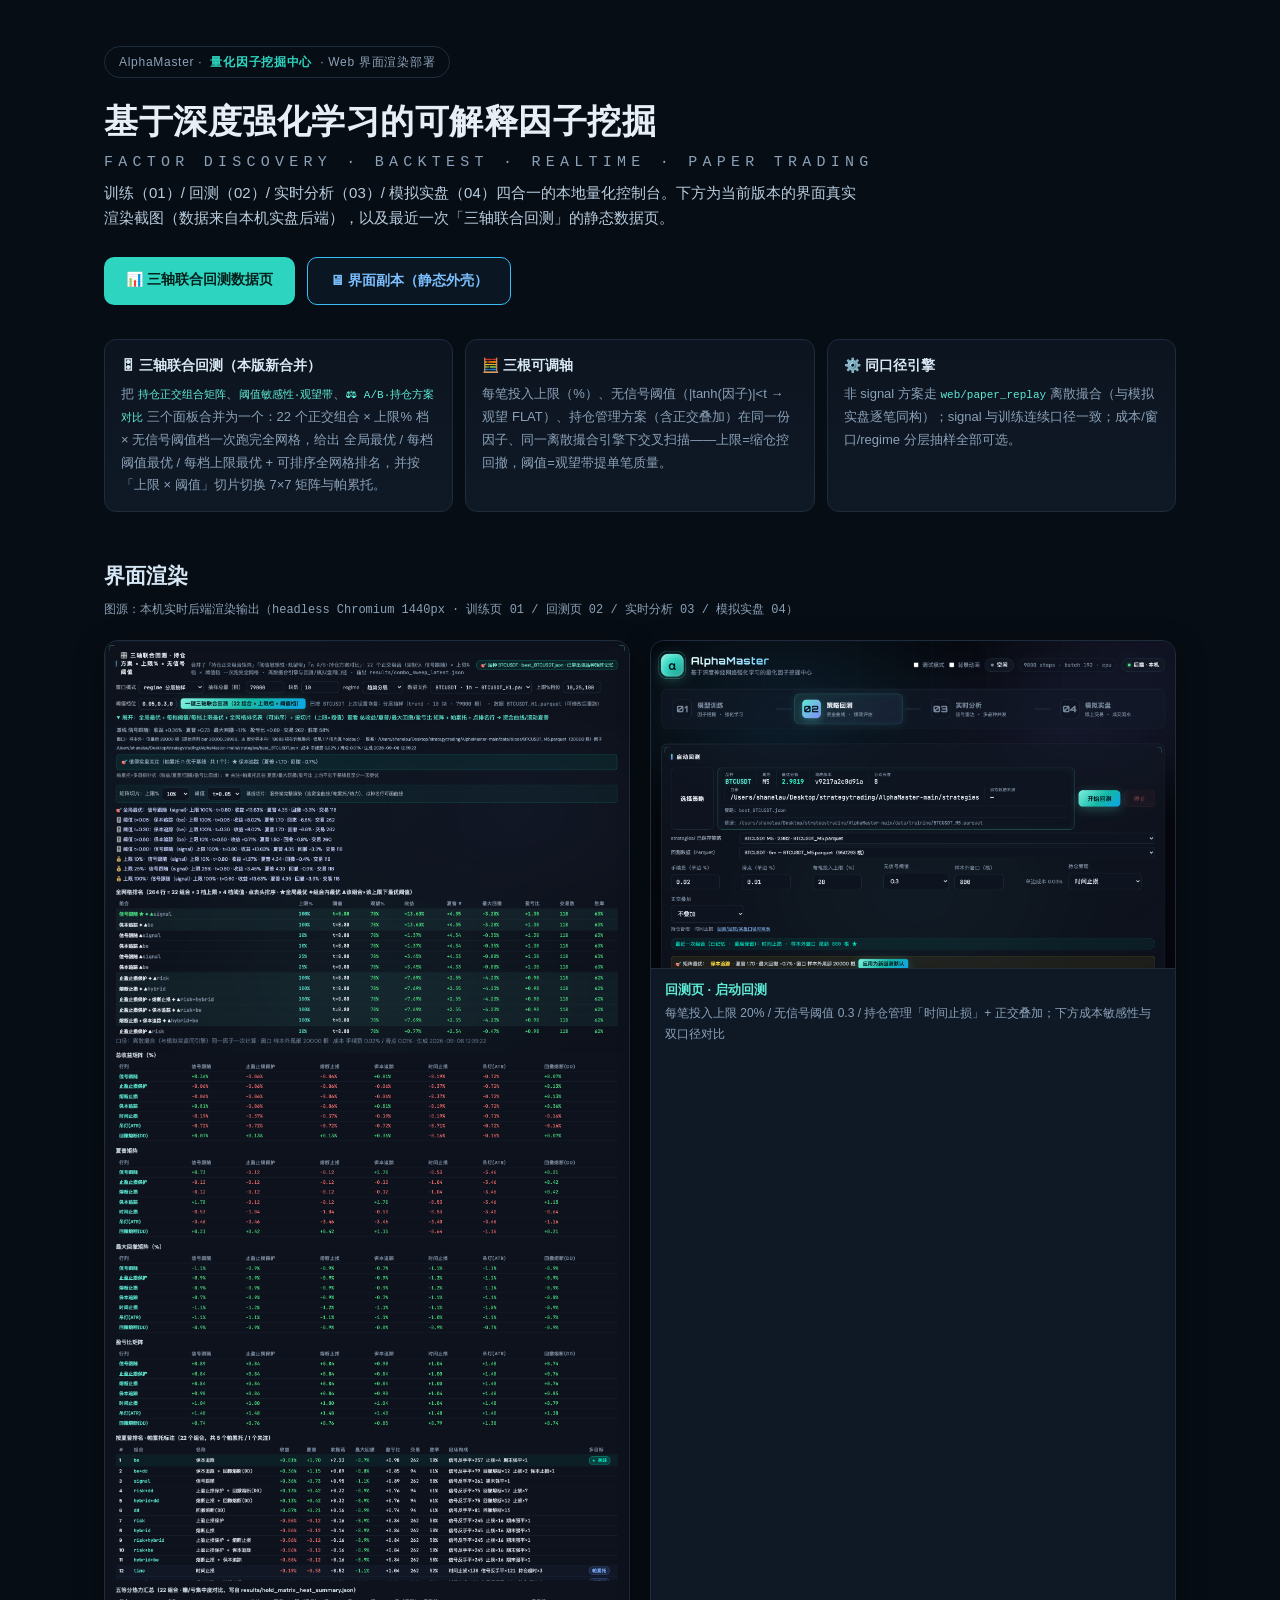
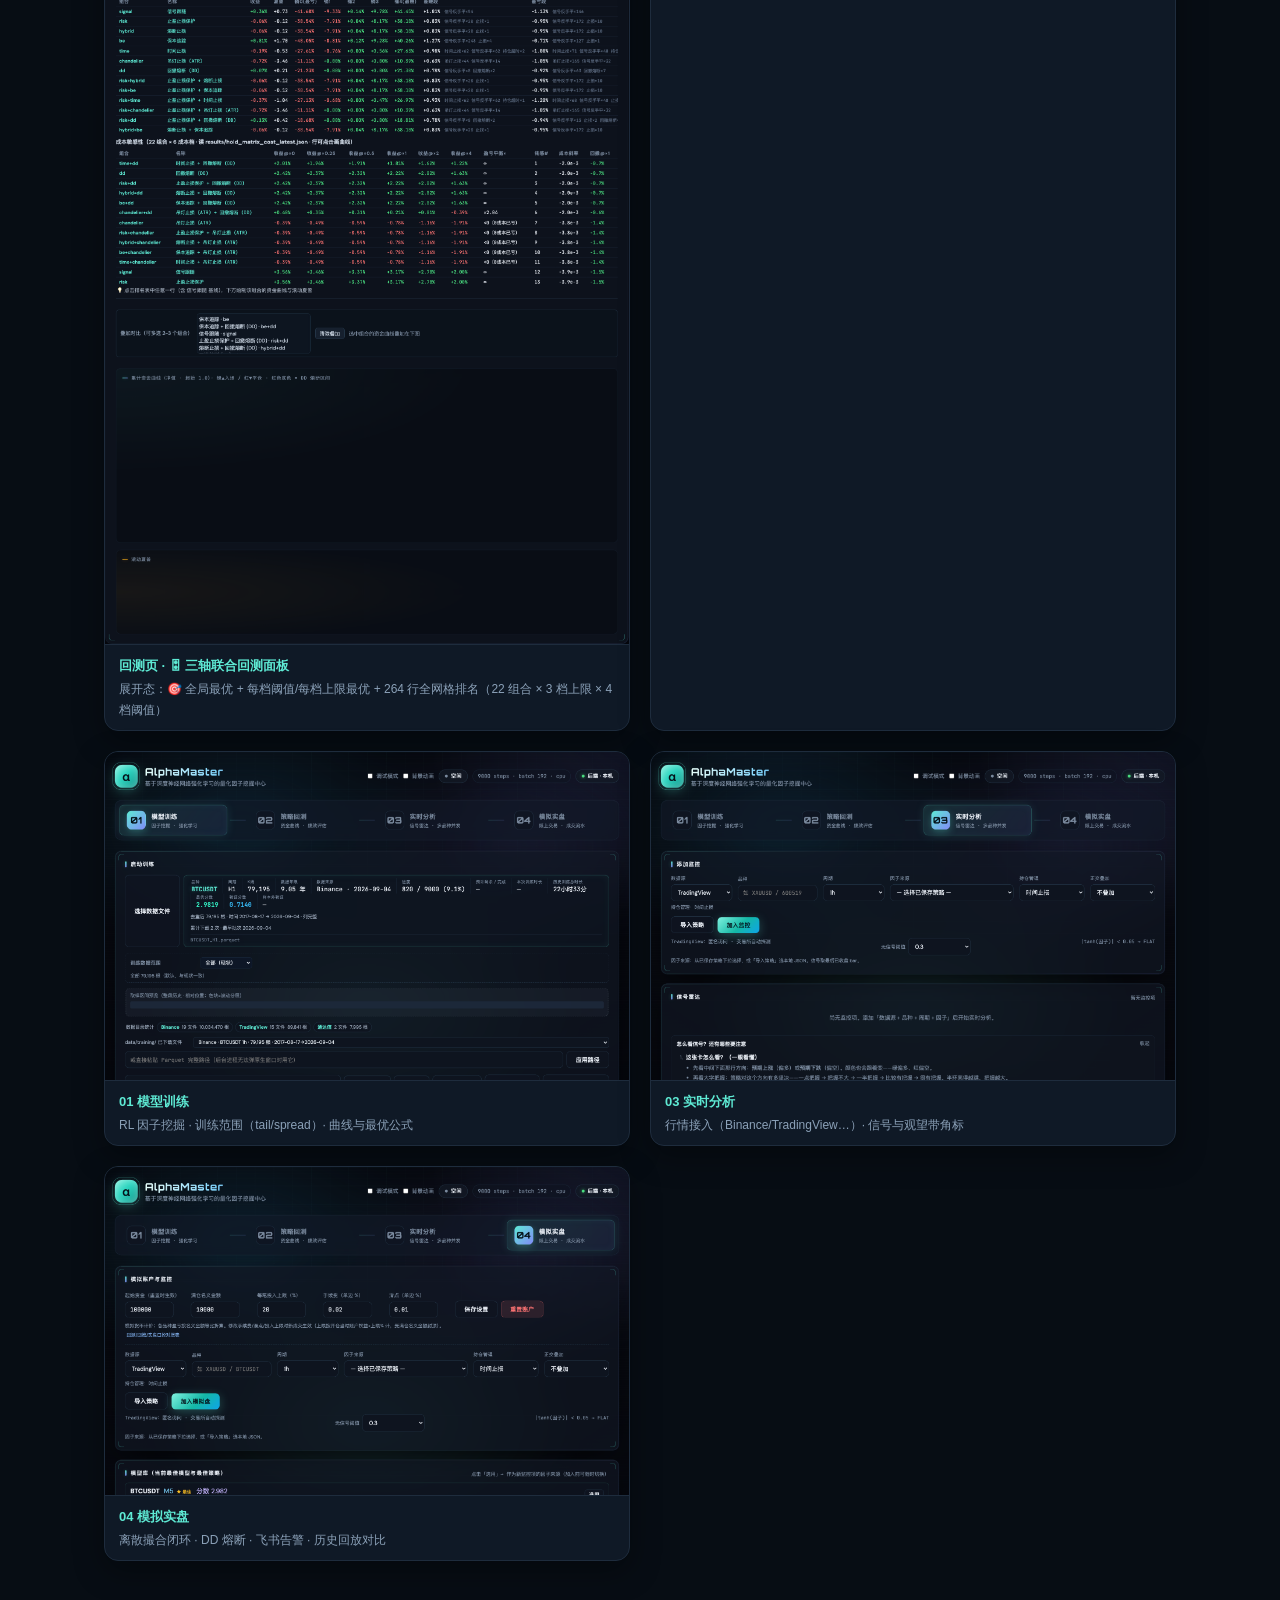
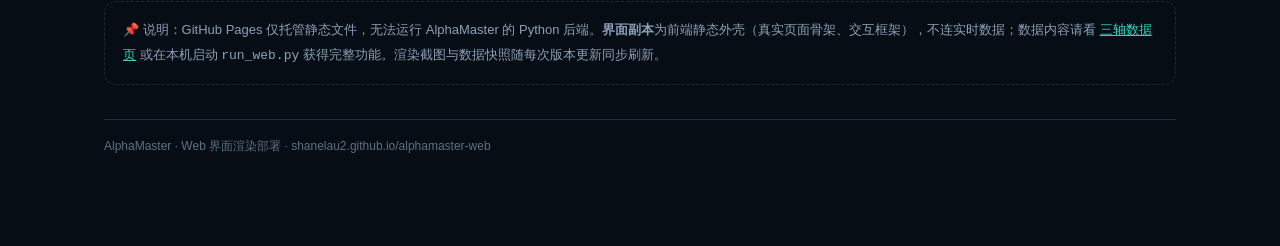
==== index.html @ 264affaa "feat(pages): 在 AlphaMaster 主仓库部署静态站点 (gh-pages) 将 alphamaster-web 内容整体迁移到 AlphaMaster 的 gh-pages 分支:" ====
<!DOCTYPE html>
<html lang="zh-CN">
<head>
<meta charset="UTF-8" />
<meta name="viewport" content="width=device-width, initial-scale=1.0" />
<title>AlphaMaster · 量化因子挖掘中心 — Web 界面渲染</title>
<link rel="icon" type="image/svg+xml" href="./app/static/favicon.svg" />
<style>
  :root{--bg:#070d14;--panel:#0f1926;--panel2:#0c141f;--line:#1e2c3d;--txt:#e8eef5;--dim:#8ba1b8;--acc:#2dd4bf;--acc2:#38bdf8}
  *{box-sizing:border-box;margin:0;padding:0}
  body{background:radial-gradient(1200px 600px at 70% -10%, #0d2233 0%, var(--bg) 55%);color:var(--txt);font:15px/1.7 -apple-system,'PingFang SC','Microsoft YaHei',sans-serif}
  .wrap{max-width:1120px;margin:0 auto;padding:46px 24px 90px}
  .badge{display:inline-flex;align-items:center;gap:8px;border:1px solid var(--line);border-radius:999px;padding:5px 14px;font-size:12px;color:var(--dim);letter-spacing:.06em}
  .badge b{color:var(--acc)}
  h1{font-size:34px;line-height:1.25;margin:22px 0 10px;letter-spacing:.5px}
  h1 .en{display:block;font:500 15px/1 'JetBrains Mono',monospace;color:var(--dim);letter-spacing:.35em;margin-top:12px}
  .lead{color:#b9cde0;max-width:760px;font-size:15px}
  .cta{display:flex;gap:12px;flex-wrap:wrap;margin:26px 0 8px}
  .cta a{display:inline-block;padding:11px 22px;border-radius:10px;text-decoration:none;font-weight:600;font-size:14px}
  .cta .primary{background:var(--acc);color:#06201c}.cta .primary:hover{filter:brightness(1.1)}
  .cta .ghost{border:1px solid var(--acc2);color:#7cc0ff;background:rgba(56,189,248,.06)}.cta .ghost:hover{background:rgba(56,189,248,.14)}
  .panes{display:grid;grid-template-columns:repeat(auto-fit,minmax(300px,1fr));gap:12px;margin:34px 0 8px}
  .pane{border:1px solid var(--line);border-radius:12px;padding:14px 16px;background:linear-gradient(180deg,var(--panel2),var(--panel))}
  .pane h3{font-size:14px;color:#d9e8f5;margin-bottom:6px}
  .pane p{font-size:13px;color:var(--dim);line-height:1.75}
  .pane code{color:#5eead4;font:11px 'JetBrains Mono',monospace}
  h2{font-size:21px;margin:46px 0 4px;color:#d5e6f5}
  h2 small{display:block;font:12px/1.8 'JetBrains Mono',monospace;color:var(--dim);font-weight:400;margin-top:6px}
  .shots{display:grid;grid-template-columns:repeat(auto-fit,minmax(420px,1fr));gap:20px;margin-top:18px}
  .card{border:1px solid var(--line);border-radius:14px;overflow:hidden;background:var(--panel);box-shadow:0 10px 30px rgba(0,0,0,.35)}
  .card a img{width:100%;display:block;border-bottom:1px solid var(--line)}
  .card figcaption{padding:10px 14px;font-size:13px;color:#c6d6e6}
  .card figcaption b{color:#5eead4}
  .card figcaption small{display:block;color:var(--dim);font-size:12px;margin-top:2px}
  .note{margin-top:40px;padding:16px 18px;border:1px dashed var(--line);border-radius:12px;color:var(--dim);font-size:13px;line-height:1.9}
  .note a{color:var(--acc)}
  footer{margin-top:34px;color:#5c7186;font-size:12px;border-top:1px solid var(--line);padding-top:16px}
</style>
</head>
<body><div class="wrap">
  <div class="badge">AlphaMaster · <b>量化因子挖掘中心</b> · Web 界面渲染部署</div>
  <h1>基于深度强化学习的可解释因子挖掘
    <span class="en">FACTOR DISCOVERY · BACKTEST · REALTIME · PAPER TRADING</span>
  </h1>
  <p class="lead">训练（01）/ 回测（02）/ 实时分析（03）/ 模拟实盘（04）四合一的本地量化控制台。下方为当前版本的界面真实渲染截图（数据来自本机实盘后端），以及最近一次「三轴联合回测」的静态数据页。</p>
  <div class="cta">
    <a class="primary" href="./axis.html">📊 三轴联合回测数据页</a>
    <a class="ghost" href="./app/">🖥 界面副本（静态外壳）</a>
  </div>
  <div class="panes">
    <div class="pane"><h3>🎛 三轴联合回测（本版新合并）</h3><p>把 <code>持仓正交组合矩阵</code>、<code>阈值敏感性·观望带</code>、<code>⚖ A/B·持仓方案对比</code> 三个面板合并为一个：22 个正交组合 × 上限% 档 × 无信号阈值档一次跑完全网格，给出 全局最优 / 每档阈值最优 / 每档上限最优 + 可排序全网格排名，并按「上限 × 阈值」切片切换 7×7 矩阵与帕累托。</p></div>
    <div class="pane"><h3>🧮 三根可调轴</h3><p>每笔投入上限（%）、无信号阈值（|tanh(因子)|&lt;t → 观望 FLAT）、持仓管理方案（含正交叠加）在同一份因子、同一离散撮合引擎下交叉扫描——上限=缩仓控回撤，阈值=观望带提单笔质量。</p></div>
    <div class="pane"><h3>⚙️ 同口径引擎</h3><p>非 signal 方案走 <code>web/paper_replay</code> 离散撮合（与模拟实盘逐笔同构）；signal 与训练连续口径一致；成本/窗口/regime 分层抽样全部可选。</p></div>
  </div>
  <h2>界面渲染 <small>图源：本机实时后端渲染输出（headless Chromium 1440px · 训练页 01 / 回测页 02 / 实时分析 03 / 模拟实盘 04）</small></h2>
  <div class="shots">
    <figure class="card"><a href="./shots/t02b_threeaxis_panel.png" target="_blank"><img src="./shots/t02b_threeaxis_panel.png" alt="三轴联合回测面板" /></a><figcaption><b>回测页 · 🎛 三轴联合回测面板</b><small>展开态：🎯 全局最优 + 每档阈值/每档上限最优 + 264 行全网格排名（22 组合 × 3 档上限 × 4 档阈值）</small></figcaption></figure>
    <figure class="card"><a href="./shots/t02_backtest_top.png" target="_blank"><img src="./shots/t02_backtest_top.png" alt="回测页顶部" /></a><figcaption><b>回测页 · 启动回测</b><small>每笔投入上限 20% / 无信号阈值 0.3 / 持仓管理「时间止损」+ 正交叠加；下方成本敏感性与双口径对比</small></figcaption></figure>
    <figure class="card"><a href="./shots/t01_train.png" target="_blank"><img src="./shots/t01_train.png" alt="训练页" /></a><figcaption><b>01 模型训练</b><small>RL 因子挖掘 · 训练范围（tail/spread）· 曲线与最优公式</small></figcaption></figure>
    <figure class="card"><a href="./shots/t03_realtime.png" target="_blank"><img src="./shots/t03_realtime.png" alt="实时分析页" /></a><figcaption><b>03 实时分析</b><small>行情接入（Binance/TradingView…）· 信号与观望带角标</small></figcaption></figure>
    <figure class="card"><a href="./shots/t04_paper.png" target="_blank"><img src="./shots/t04_paper.png" alt="模拟实盘页" /></a><figcaption><b>04 模拟实盘</b><small>离散撮合闭环 · DD 熔断 · 飞书告警 · 历史回放对比</small></figcaption></figure>
  </div>
  <div class="note">📌 说明：GitHub Pages 仅托管静态文件，无法运行 AlphaMaster 的 Python 后端。<b>界面副本</b>为前端静态外壳（真实页面骨架、交互框架），不连实时数据；数据内容请看 <a href="./axis.html">三轴数据页</a> 或在本机启动 <code>run_web.py</code> 获得完整功能。渲染截图与数据快照随每次版本更新同步刷新。</div>
  <footer>AlphaMaster · Web 界面渲染部署 · shanelau2.github.io/alphamaster-web</footer>
</div></body></html>
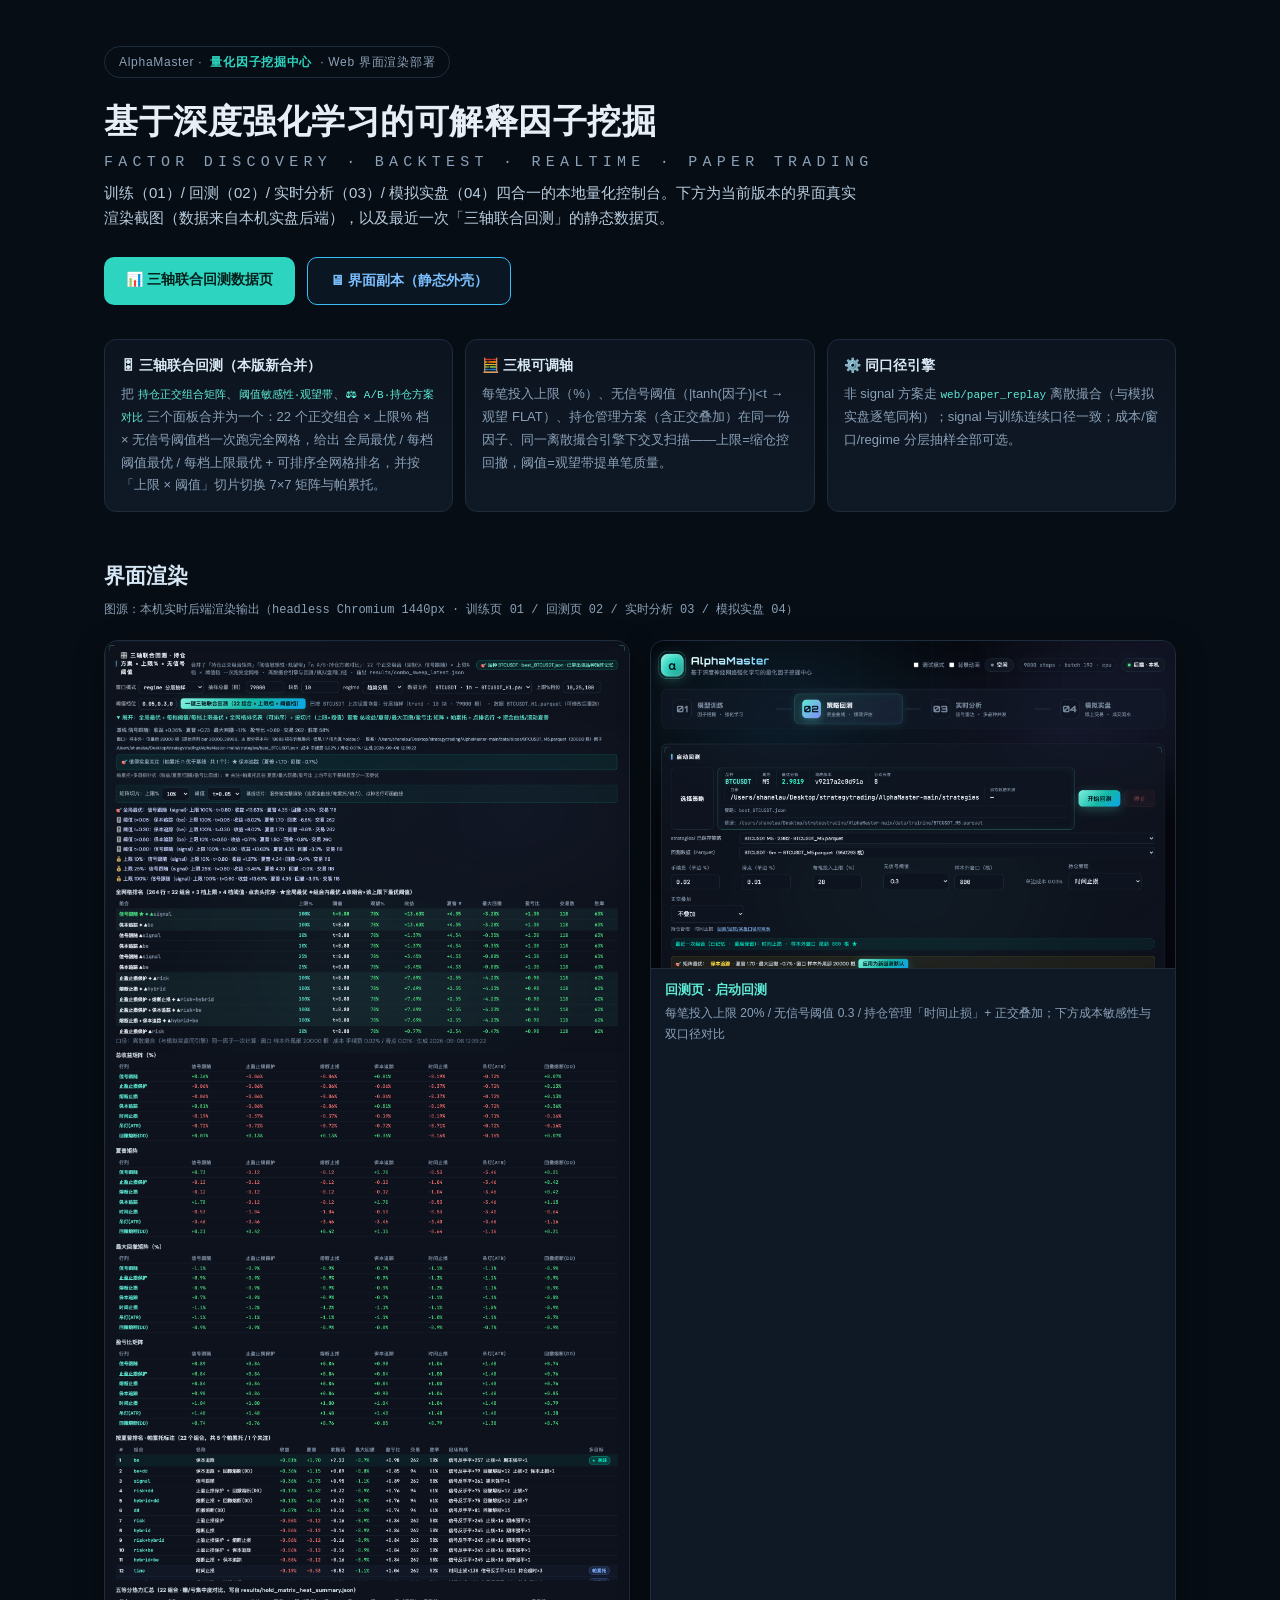
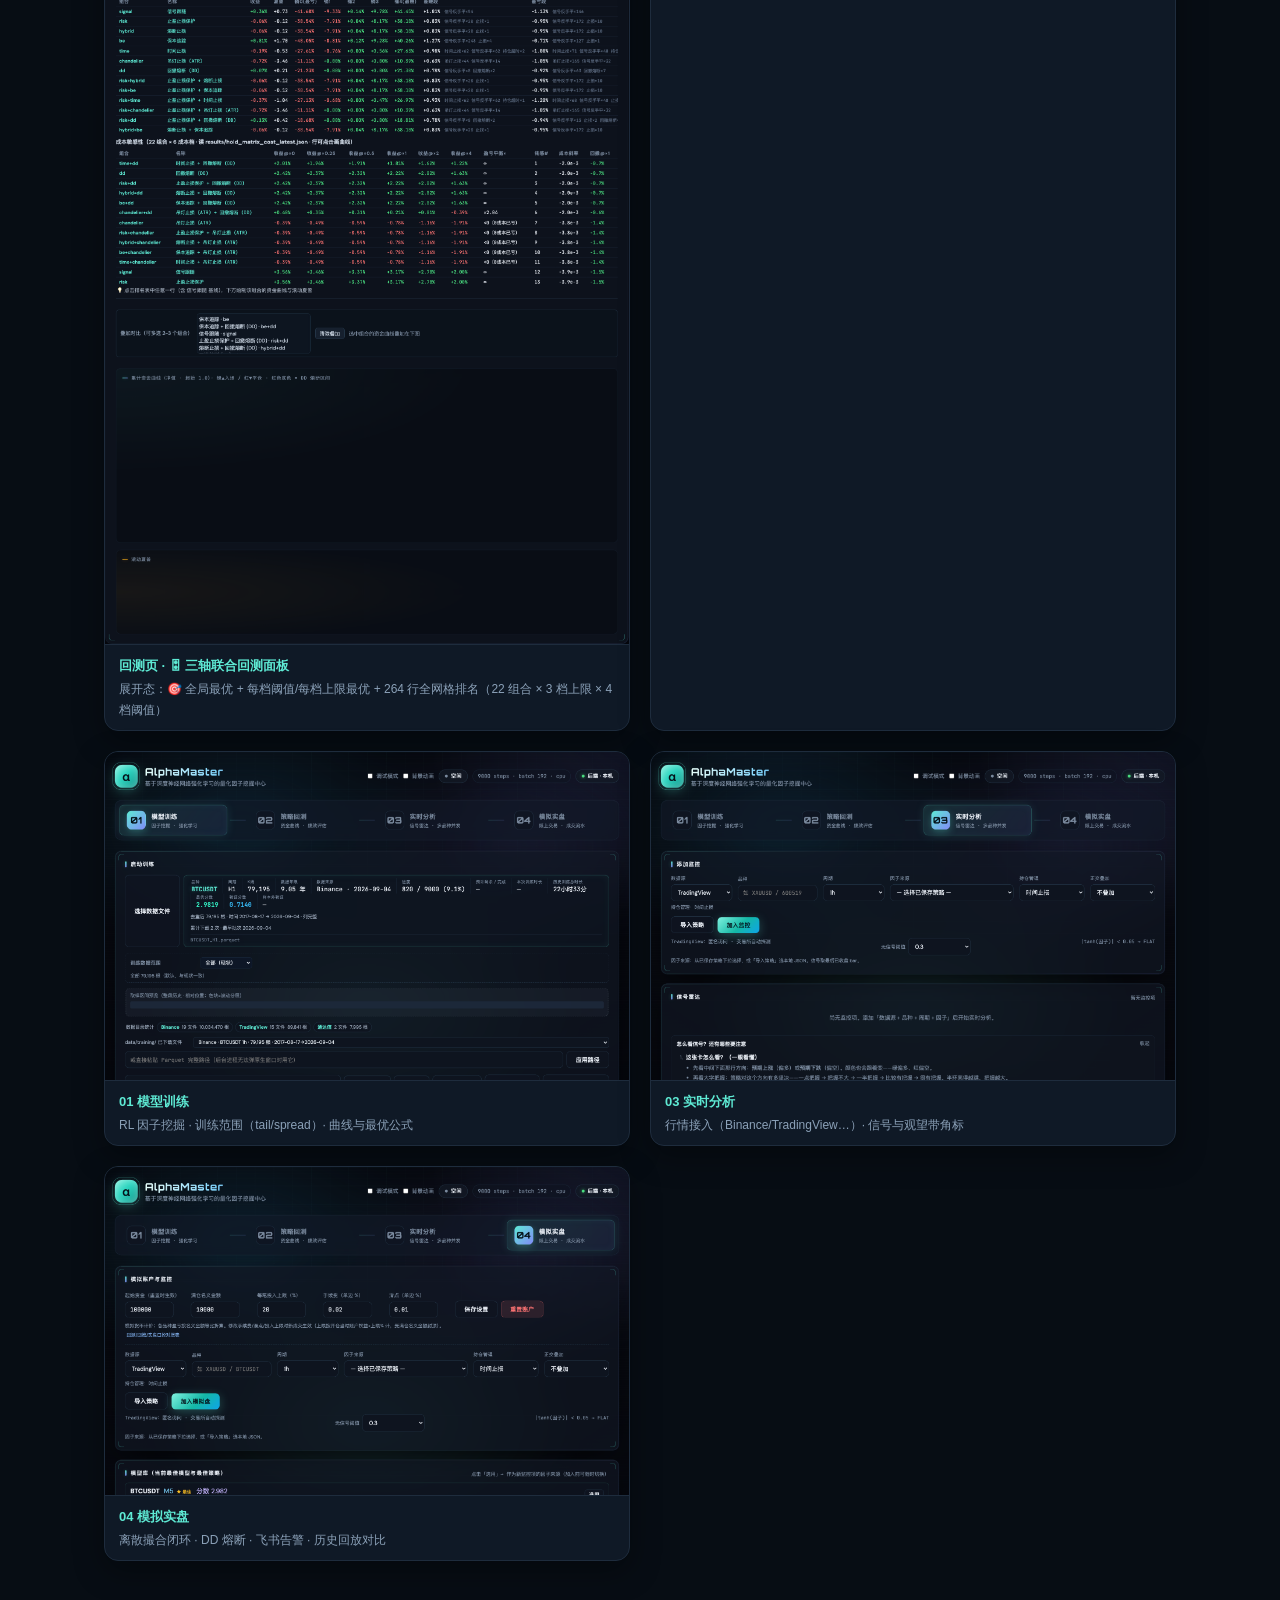
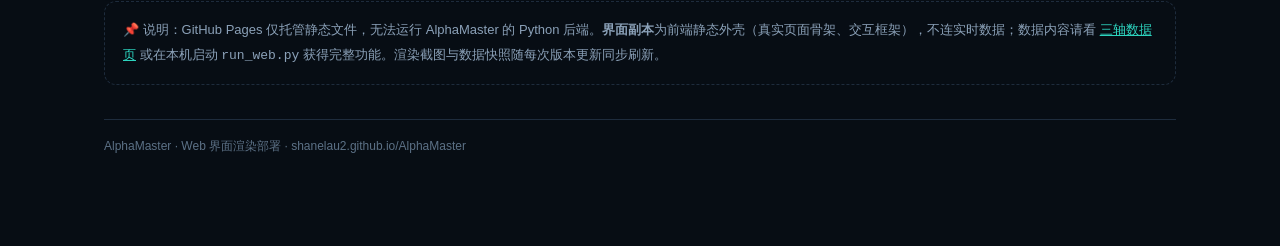
==== commit f5992cfe: "fix(pages): 着陆页 footer 指向新部署地址 AlphaMaster" ====
--- a/index.html
+++ b/index.html
@@ -61,5 +61,5 @@
     <figure class="card"><a href="./shots/t04_paper.png" target="_blank"><img src="./shots/t04_paper.png" alt="模拟实盘页" /></a><figcaption><b>04 模拟实盘</b><small>离散撮合闭环 · DD 熔断 · 飞书告警 · 历史回放对比</small></figcaption></figure>
   </div>
   <div class="note">📌 说明：GitHub Pages 仅托管静态文件，无法运行 AlphaMaster 的 Python 后端。<b>界面副本</b>为前端静态外壳（真实页面骨架、交互框架），不连实时数据；数据内容请看 <a href="./axis.html">三轴数据页</a> 或在本机启动 <code>run_web.py</code> 获得完整功能。渲染截图与数据快照随每次版本更新同步刷新。</div>
-  <footer>AlphaMaster · Web 界面渲染部署 · shanelau2.github.io/alphamaster-web</footer>
+  <footer>AlphaMaster · Web 界面渲染部署 · shanelau2.github.io/AlphaMaster</footer>
 </div></body></html>
